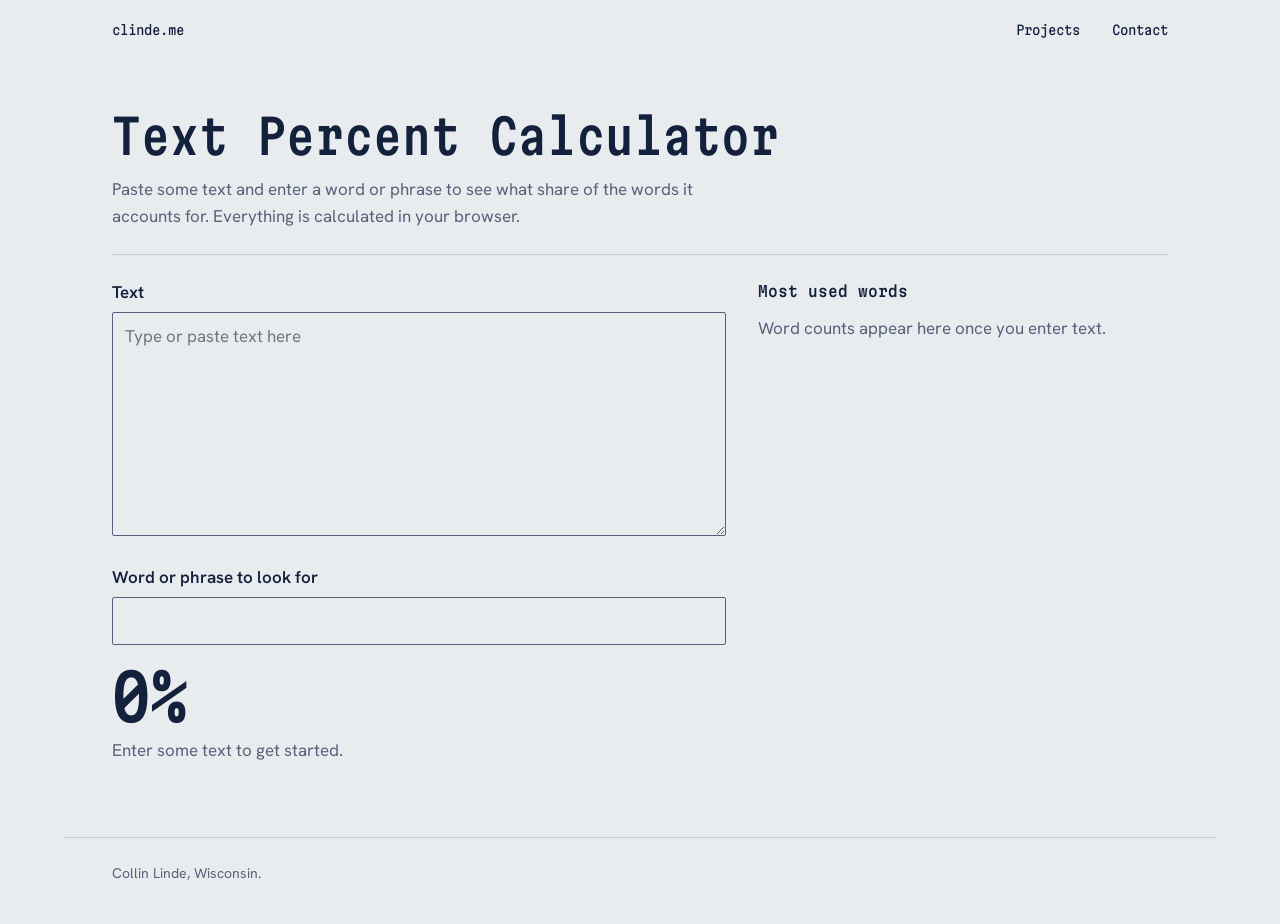
==== tools/text-percent/index.html @ d4ee1935 "Rebuild clinde.me as a static site Plain HTML, CSS and JS with a hex-viewer hero, updated work and p" ====
<!doctype html>
<html lang="en">
  <head>
    <meta charset="utf-8" />
    <meta name="viewport" content="width=device-width, initial-scale=1" />
    <title>Text Percent Calculator | Collin Linde</title>
    <meta
      name="description"
      content="Work out what share of a piece of text is made up of a given word or phrase."
    />
    <meta name="theme-color" content="#e9ecef" media="(prefers-color-scheme: light)" />
    <meta name="theme-color" content="#0e1730" media="(prefers-color-scheme: dark)" />
    <link rel="icon" href="../../favicon.svg" type="image/svg+xml" />
    <link rel="preconnect" href="https://fonts.googleapis.com" />
    <link rel="preconnect" href="https://fonts.gstatic.com" crossorigin />
    <link
      href="https://fonts.googleapis.com/css2?family=Hanken+Grotesk:wght@400;600&family=Martian+Mono:wdth,wght@75..112.5,400..600&display=swap"
      rel="stylesheet"
    />
    <link rel="stylesheet" href="../../styles.css" />
  </head>
  <body>
    <header class="site-header wrap">
      <a href="../../">clinde.me</a>
      <nav aria-label="Site">
        <a href="../../#projects">Projects</a>
        <a href="../../#contact">Contact</a>
      </nav>
    </header>

    <main class="wrap">
      <div class="tool-intro">
        <h1>Text Percent Calculator</h1>
        <p>
          Paste some text and enter a word or phrase to see what share of the words it accounts
          for. Everything is calculated in your browser.
        </p>
      </div>

      <div class="tool">
        <div>
          <label class="field">
            <span>Text</span>
            <textarea id="text" placeholder="Type or paste text here"></textarea>
          </label>
          <label class="field">
            <span>Word or phrase to look for</span>
            <input id="query" type="text" autocomplete="off" spellcheck="false" />
          </label>

          <div aria-live="polite">
            <p class="result" id="result">0%</p>
            <p class="result-detail" id="detail">Enter some text to get started.</p>
          </div>
          <p class="preview" id="preview" hidden></p>
        </div>

        <div>
          <h2>Most used words</h2>
          <p class="empty" id="freq-empty">Word counts appear here once you enter text.</p>
          <table class="freq" id="freq" hidden>
            <thead>
              <tr>
                <th scope="col">Word</th>
                <th scope="col" class="num">Count</th>
                <th scope="col" class="num">Share</th>
              </tr>
            </thead>
            <tbody></tbody>
          </table>
        </div>
      </div>
    </main>

    <footer class="site-footer wrap">Collin Linde, Wisconsin.</footer>

    <script src="text-percent.js"></script>
  </body>
</html>
---- styles.css ----
/* clinde.me
   Palette: Fog (page), Ink (text), Cobalt (links), Amber (byte selection).
   Type: Martian Mono for the hex viewer and headings, Hanken Grotesk for prose. */

:root {
  --fog: #e9ecef;
  --ink: #14213d;
  --muted: #56617a;
  --faint: #a3abbb;
  --rule: rgb(20 33 61 / 0.16);
  --cobalt: #2f4bff;
  --amber: #f2b705;
  --on-amber: #14213d;

  --mono: "Martian Mono", ui-monospace, "Cascadia Mono", Consolas, monospace;
  --sans: "Hanken Grotesk", system-ui, "Segoe UI", sans-serif;

  --gutter: clamp(1rem, 4vw, 3rem);
  --measure: 62ch;

  color-scheme: light dark;
}

@media (prefers-color-scheme: dark) {
  :root {
    --fog: #0e1730;
    --ink: #e3e8f4;
    --muted: #98a4c0;
    --faint: #55617f;
    --rule: rgb(227 232 244 / 0.16);
    --cobalt: #93a4ff;
  }
}

*,
*::before,
*::after {
  box-sizing: border-box;
}

html {
  scroll-behavior: smooth;
  -webkit-text-size-adjust: 100%;
}

body {
  margin: 0;
  background: var(--fog);
  color: var(--ink);
  font-family: var(--sans);
  font-size: 1.0625rem;
  line-height: 1.6;
}

a {
  color: var(--cobalt);
  text-underline-offset: 0.2em;
  text-decoration-thickness: 1px;
}

a:hover {
  text-decoration-thickness: 2px;
}

:focus-visible {
  outline: 2px solid var(--cobalt);
  outline-offset: 3px;
  border-radius: 2px;
}

.sr-only {
  position: absolute;
  width: 1px;
  height: 1px;
  overflow: hidden;
  clip-path: inset(50%);
  white-space: nowrap;
}

.wrap {
  max-width: 72rem;
  margin-inline: auto;
  padding-inline: var(--gutter);
}

/* Header */

.site-header {
  display: flex;
  justify-content: space-between;
  align-items: baseline;
  gap: 1rem;
  padding-block: 1.25rem;
  font-family: var(--mono);
  font-stretch: 87.5%;
  font-size: 0.8125rem;
}

.site-header a {
  color: var(--ink);
  text-decoration: none;
}

.site-header a:hover {
  text-decoration: underline;
}

.site-header nav {
  display: flex;
  gap: clamp(1rem, 3vw, 2rem);
}

/* Hex viewer */

.hero {
  padding-block: clamp(2rem, 7vw, 5rem) clamp(2.5rem, 6vw, 4rem);
}

.dump {
  font-family: var(--mono);
  margin: 0;
}

/* Without JavaScript the heading is shown as plain text. */
.dump-fallback {
  font-family: var(--mono);
  font-stretch: 75%;
  font-weight: 500;
  font-size: clamp(1.75rem, 6vw, 3.5rem);
  line-height: 1.15;
  margin: 0;
}

.dump-row {
  display: grid;
  grid-template-columns: auto auto 1fr;
  grid-template-areas: "offset bytes ascii";
  align-items: center;
  column-gap: clamp(1rem, 2.2vw, 2rem);
  border-top: 1px solid var(--rule);
}

.dump-row:last-child {
  border-bottom: 1px solid var(--rule);
}

.dump-offset {
  grid-area: offset;
  color: var(--faint);
  font-size: 0.75rem;
  font-stretch: 75%;
}

.dump-bytes {
  grid-area: bytes;
  display: flex;
  font-size: 0.75rem;
  font-stretch: 75%;
  color: var(--muted);
}

.dump-ascii {
  grid-area: ascii;
  display: flex;
  justify-self: end;
  font-stretch: 75%;
  font-weight: 500;
  font-size: clamp(1.5rem, 4.3vw, 3.5rem);
  line-height: 1.3;
}

.dump b,
.dump i {
  font-style: normal;
  font-weight: inherit;
  cursor: default;
}

.dump-bytes b {
  padding: 0.15em 0.3em;
}

.dump-bytes b:nth-child(9) {
  margin-left: 0.7em;
}

.dump-ascii i {
  width: 1ch;
  text-align: center;
  white-space: pre;
}

.dump .is-null {
  color: var(--faint);
}

.dump .is-on {
  background: var(--amber);
  color: var(--on-amber);
}

.dump-status {
  font-family: var(--mono);
  font-stretch: 75%;
  font-size: 0.75rem;
  color: var(--muted);
  margin: 0.75rem 0 0;
  min-height: 1.6em;
}

.lede {
  max-width: 34ch;
  margin: clamp(2rem, 5vw, 3.5rem) 0 0;
  font-size: clamp(1.25rem, 2.4vw, 1.75rem);
  line-height: 1.35;
}

@media (max-width: 52rem) {
  .dump-row {
    grid-template-columns: auto 1fr;
    grid-template-areas:
      "ascii ascii"
      "offset bytes";
    column-gap: 0.6rem;
    padding-block: 0.5rem 0.6rem;
  }

  .dump-ascii {
    justify-self: start;
    font-size: clamp(1.25rem, 7.4vw, 2.75rem);
  }

  .dump-offset,
  .dump-bytes {
    font-size: clamp(0.5rem, 2.35vw, 0.75rem);
  }

  .dump-bytes b {
    padding-inline: 0.22em;
  }
}

/* Sections */

.section {
  display: grid;
  grid-template-columns: 13rem minmax(0, 1fr);
  column-gap: 2rem;
  padding-block: clamp(2rem, 5vw, 3.5rem);
  border-top: 1px solid var(--rule);
}

.section > h2 {
  font-family: var(--mono);
  font-stretch: 87.5%;
  font-weight: 500;
  font-size: 0.9375rem;
  line-height: 1.6;
  margin: 0.15rem 0 1rem;
}

.section p {
  max-width: var(--measure);
  margin: 0 0 1rem;
}

.section p:last-child {
  margin-bottom: 0;
}

@media (max-width: 52rem) {
  .section {
    grid-template-columns: 1fr;
  }
}

/* Definition-style lists: what I do, labs */

.facts {
  margin: 0;
  display: grid;
  grid-template-columns: 15rem minmax(0, 1fr);
  column-gap: 2rem;
  max-width: 54rem;
}

.facts dt {
  font-weight: 600;
  padding-block: 0.7rem 0;
  border-top: 1px solid var(--rule);
}

.facts dd {
  margin: 0;
  padding-block: 0.7rem;
  border-top: 1px solid var(--rule);
  color: var(--muted);
}

.facts dt:first-of-type,
.facts dt:first-of-type + dd {
  border-top: 0;
  padding-top: 0;
}

@media (max-width: 40rem) {
  .facts {
    grid-template-columns: 1fr;
  }

  .facts dd {
    border-top: 0;
    padding-top: 0.15rem;
  }

  .facts dt:first-of-type + dd {
    padding-top: 0.15rem;
  }
}

/* Projects */

.projects {
  list-style: none;
  margin: 0;
  padding: 0;
  max-width: 54rem;
}

.project {
  padding-block: 1.75rem;
  border-top: 1px solid var(--rule);
}

.project:first-child {
  border-top: 0;
  padding-top: 0;
}

.project:last-child {
  padding-bottom: 0;
}

.project h3 {
  font-family: var(--mono);
  font-stretch: 75%;
  font-weight: 500;
  font-size: clamp(1.25rem, 2.6vw, 1.625rem);
  line-height: 1.25;
  margin: 0 0 0.5rem;
}

.project .role {
  color: var(--muted);
  font-size: 0.9375rem;
  margin-bottom: 0.6rem;
}

.project ul {
  max-width: var(--measure);
  margin: 0 0 1rem;
  padding-left: 1.1rem;
}

.project li {
  margin-bottom: 0.35rem;
}

.links {
  display: flex;
  flex-wrap: wrap;
  gap: 0.4rem 1.5rem;
  margin: 0;
}

/* About */

.about {
  display: grid;
  grid-template-columns: minmax(0, 1fr) clamp(10rem, 22vw, 15rem);
  gap: 2rem;
  align-items: start;
  max-width: 54rem;
}

.about img {
  width: 100%;
  height: auto;
  display: block;
}

@media (max-width: 40rem) {
  .about {
    grid-template-columns: 1fr;
  }

  .about img {
    max-width: 14rem;
  }
}

/* Contact */

.contact-email {
  font-family: var(--mono);
  font-stretch: 75%;
  font-size: clamp(1.125rem, 4.4vw, 2rem);
  overflow-wrap: anywhere;
}

/* Footer */

.site-footer {
  border-top: 1px solid var(--rule);
  padding-block: 1.5rem 2.5rem;
  color: var(--muted);
  font-size: 0.875rem;
}

/* Text percent calculator */

.tool-intro {
  padding-block: clamp(1.5rem, 5vw, 3rem) 1.5rem;
}

.tool-intro h1 {
  font-family: var(--mono);
  font-stretch: 75%;
  font-weight: 500;
  font-size: clamp(1.75rem, 5vw, 3rem);
  line-height: 1.15;
  margin: 0 0 0.75rem;
}

.tool-intro p {
  max-width: var(--measure);
  margin: 0;
  color: var(--muted);
}

.tool {
  display: grid;
  grid-template-columns: minmax(0, 3fr) minmax(0, 2fr);
  gap: 2rem;
  padding-block: 1.5rem 3rem;
  border-top: 1px solid var(--rule);
}

@media (max-width: 52rem) {
  .tool {
    grid-template-columns: 1fr;
  }
}

.field {
  display: block;
  margin-bottom: 1.25rem;
}

.field > span {
  display: block;
  font-weight: 600;
  margin-bottom: 0.35rem;
}

.field textarea,
.field input {
  width: 100%;
  font: inherit;
  color: var(--ink);
  background: transparent;
  border: 1px solid var(--muted);
  border-radius: 2px;
  padding: 0.6rem 0.75rem;
}

.field textarea {
  min-height: 14rem;
  resize: vertical;
}

.result {
  font-family: var(--mono);
  font-stretch: 75%;
  font-weight: 500;
  font-size: clamp(2.5rem, 8vw, 4rem);
  line-height: 1;
  margin: 0 0 0.5rem;
}

.result-detail {
  color: var(--muted);
  margin: 0 0 1.5rem;
}

.preview {
  white-space: pre-wrap;
  overflow-wrap: anywhere;
  border-top: 1px solid var(--rule);
  padding-top: 1rem;
  margin: 0;
  max-height: 22rem;
  overflow: auto;
}

.preview mark {
  background: var(--amber);
  color: var(--on-amber);
  padding-inline: 0.1em;
}

.tool h2 {
  font-family: var(--mono);
  font-stretch: 87.5%;
  font-weight: 500;
  font-size: 0.9375rem;
  margin: 0 0 0.75rem;
}

.freq {
  width: 100%;
  border-collapse: collapse;
  font-variant-numeric: tabular-nums;
}

.freq th,
.freq td {
  text-align: left;
  padding: 0.4rem 0;
  border-top: 1px solid var(--rule);
}

.freq thead th {
  border-top: 0;
  color: var(--muted);
  font-weight: 400;
  font-size: 0.875rem;
}

.freq .num {
  text-align: right;
  padding-left: 1rem;
}

.empty {
  color: var(--muted);
  margin: 0;
}

@media (prefers-reduced-motion: reduce) {
  html {
    scroll-behavior: auto;
  }
}
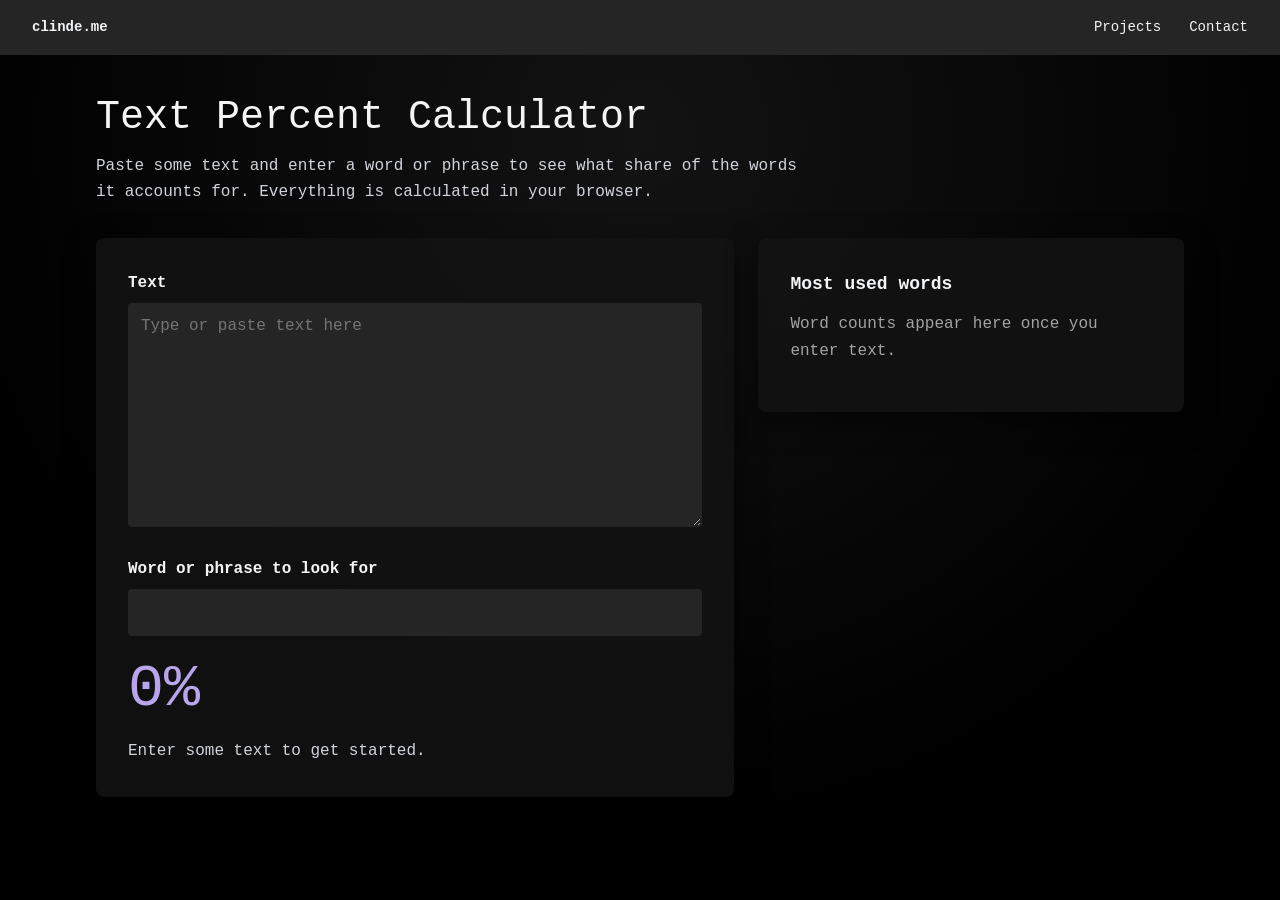
==== commit a1aff9cf: "Restyle to match the original site Dark page, monospace type, centred hero with photo, dark panels a" ====
--- a/tools/text-percent/index.html
+++ b/tools/text-percent/index.html
@@ -8,72 +8,66 @@
       name="description"
       content="Work out what share of a piece of text is made up of a given word or phrase."
     />
-    <meta name="theme-color" content="#e9ecef" media="(prefers-color-scheme: light)" />
-    <meta name="theme-color" content="#0e1730" media="(prefers-color-scheme: dark)" />
+    <meta name="theme-color" content="#252525" />
     <link rel="icon" href="../../favicon.svg" type="image/svg+xml" />
-    <link rel="preconnect" href="https://fonts.googleapis.com" />
-    <link rel="preconnect" href="https://fonts.gstatic.com" crossorigin />
-    <link
-      href="https://fonts.googleapis.com/css2?family=Hanken+Grotesk:wght@400;600&family=Martian+Mono:wdth,wght@75..112.5,400..600&display=swap"
-      rel="stylesheet"
-    />
     <link rel="stylesheet" href="../../styles.css" />
   </head>
   <body>
-    <header class="site-header wrap">
-      <a href="../../">clinde.me</a>
-      <nav aria-label="Site">
+    <div class="orb" id="orb" aria-hidden="true"></div>
+
+    <header class="nav">
+      <a class="nav-home" href="../../">clinde.me</a>
+      <nav class="nav-links" aria-label="Site">
         <a href="../../#projects">Projects</a>
         <a href="../../#contact">Contact</a>
       </nav>
     </header>
 
-    <main class="wrap">
-      <div class="tool-intro">
+    <main class="page">
+      <div class="page-inner">
         <h1>Text Percent Calculator</h1>
-        <p>
+        <p class="page-intro">
           Paste some text and enter a word or phrase to see what share of the words it accounts
           for. Everything is calculated in your browser.
         </p>
-      </div>
 
-      <div class="tool">
-        <div>
-          <label class="field">
-            <span>Text</span>
-            <textarea id="text" placeholder="Type or paste text here"></textarea>
-          </label>
-          <label class="field">
-            <span>Word or phrase to look for</span>
-            <input id="query" type="text" autocomplete="off" spellcheck="false" />
-          </label>
+        <div class="tool">
+          <div class="panel">
+            <label class="field">
+              <span>Text</span>
+              <textarea id="text" placeholder="Type or paste text here"></textarea>
+            </label>
+            <label class="field">
+              <span>Word or phrase to look for</span>
+              <input id="query" type="text" autocomplete="off" spellcheck="false" />
+            </label>
 
-          <div aria-live="polite">
-            <p class="result" id="result">0%</p>
-            <p class="result-detail" id="detail">Enter some text to get started.</p>
+            <div aria-live="polite">
+              <p class="result" id="result">0%</p>
+              <p class="result-detail" id="detail">Enter some text to get started.</p>
+            </div>
+            <p class="preview" id="preview" hidden></p>
           </div>
-          <p class="preview" id="preview" hidden></p>
-        </div>
 
-        <div>
-          <h2>Most used words</h2>
-          <p class="empty" id="freq-empty">Word counts appear here once you enter text.</p>
-          <table class="freq" id="freq" hidden>
-            <thead>
-              <tr>
-                <th scope="col">Word</th>
-                <th scope="col" class="num">Count</th>
-                <th scope="col" class="num">Share</th>
-              </tr>
-            </thead>
-            <tbody></tbody>
-          </table>
+          <div class="panel">
+            <h2>Most used words</h2>
+            <p class="empty" id="freq-empty">Word counts appear here once you enter text.</p>
+            <table class="freq" id="freq" hidden>
+              <thead>
+                <tr>
+                  <th scope="col">Word</th>
+                  <th scope="col" class="num">Count</th>
+                  <th scope="col" class="num">Share</th>
+                </tr>
+              </thead>
+              <tbody></tbody>
+            </table>
+          </div>
         </div>
       </div>
     </main>
 
-    <footer class="site-footer wrap">Collin Linde, Wisconsin.</footer>
-
+    <script src="../../site.js"></script>
     <script src="text-percent.js"></script>
   </body>
 </html>
--- a/styles.css
+++ b/styles.css
@@ -1,35 +1,24 @@
 /* clinde.me
-   Palette: Fog (page), Ink (text), Cobalt (links), Amber (byte selection).
-   Type: Martian Mono for the hex viewer and headings, Hanken Grotesk for prose. */
+   Same look as the original Svelte site: black page, monospace type,
+   dark grey panels, and a purple orb that follows the mouse. */
 
 :root {
-  --fog: #e9ecef;
-  --ink: #14213d;
-  --muted: #56617a;
-  --faint: #a3abbb;
-  --rule: rgb(20 33 61 / 0.16);
-  --cobalt: #2f4bff;
-  --amber: #f2b705;
-  --on-amber: #14213d;
-
-  --mono: "Martian Mono", ui-monospace, "Cascadia Mono", Consolas, monospace;
-  --sans: "Hanken Grotesk", system-ui, "Segoe UI", sans-serif;
-
-  --gutter: clamp(1rem, 4vw, 3rem);
-  --measure: 62ch;
-
-  color-scheme: light dark;
-}
-
-@media (prefers-color-scheme: dark) {
-  :root {
-    --fog: #0e1730;
-    --ink: #e3e8f4;
-    --muted: #98a4c0;
-    --faint: #55617f;
-    --rule: rgb(227 232 244 / 0.16);
-    --cobalt: #93a4ff;
-  }
+  --black: #000;
+  --dark: #252525;
+  --dark-10: #131313;
+  --text: #f3f4f6;
+  --muted: #a3a3a3;
+  --rule: rgb(255 255 255 / 0.12);
+  --purple: #9779e2;
+  --purple-light: #b9a5eb;
+
+  --mono: ui-monospace, SFMono-Regular, Menlo, Monaco, Consolas, "Liberation Mono", "Courier New",
+    monospace;
+
+  --nav-height: 55px;
+  --gutter: clamp(1rem, 4vw, 2rem);
+
+  color-scheme: dark;
 }
 
 *,
@@ -40,261 +29,318 @@
 
 html {
   scroll-behavior: smooth;
+  scroll-padding-top: calc(var(--nav-height) + 1rem);
+  background: var(--dark);
   -webkit-text-size-adjust: 100%;
 }
 
 body {
   margin: 0;
-  background: var(--fog);
-  color: var(--ink);
-  font-family: var(--sans);
-  font-size: 1.0625rem;
-  line-height: 1.6;
+  background: var(--black);
+  color: var(--text);
+  font-family: var(--mono);
+  font-size: 1rem;
+  line-height: 1.65;
+  overflow-x: hidden;
 }
 
 a {
-  color: var(--cobalt);
-  text-underline-offset: 0.2em;
+  color: var(--purple-light);
+  text-underline-offset: 0.25em;
   text-decoration-thickness: 1px;
 }
 
 a:hover {
-  text-decoration-thickness: 2px;
+  color: #fff;
 }
 
 :focus-visible {
-  outline: 2px solid var(--cobalt);
+  outline: 2px solid var(--purple-light);
   outline-offset: 3px;
   border-radius: 2px;
 }
 
-.sr-only {
+/* Mouse orb. Sits above the page backgrounds and below the content. */
+
+.orb {
+  position: fixed;
+  top: 0;
+  left: 0;
+  z-index: 1;
+  width: 50px;
+  height: 50px;
+  margin: -25px 0 0 -25px;
+  border-radius: 50%;
+  background: radial-gradient(rgb(0 0 0 / 0.2), rgb(151 121 226 / 0.85));
+  filter: blur(16px) brightness(2);
+  pointer-events: none;
+  opacity: 0;
+  transition: opacity 0.3s;
+  will-change: transform;
+}
+
+.orb.is-on {
+  opacity: 1;
+}
+
+/* Navbar */
+
+.nav {
+  position: fixed;
+  inset: 0 0 auto 0;
+  z-index: 20;
+  height: var(--nav-height);
+  display: flex;
+  align-items: center;
+  justify-content: space-between;
+  gap: 1rem;
+  padding-inline: var(--gutter);
+  background: var(--dark);
+  font-size: 0.875rem;
+}
+
+.nav a {
+  color: var(--text);
+  text-decoration: none;
+}
+
+.nav a:hover {
+  text-decoration: underline;
+}
+
+.nav-home {
+  font-weight: 700;
+}
+
+.nav-links {
+  display: flex;
+  gap: clamp(0.9rem, 3vw, 1.75rem);
+}
+
+/* Hero */
+
+.hero {
+  position: relative;
+  min-height: 100svh;
+  display: flex;
+  align-items: center;
+  justify-content: center;
+  padding: calc(var(--nav-height) + 2rem) var(--gutter) 5rem;
+  background: radial-gradient(circle at 35% 50%, var(--dark-10), var(--black) 60%);
+}
+
+.hero-inner {
+  position: relative;
+  z-index: 2;
+  display: flex;
+  align-items: center;
+  gap: clamp(1.5rem, 4vw, 3.5rem);
+}
+
+.hero-photo {
+  width: auto;
+  height: 350px;
+  border-radius: 0.5rem;
+  box-shadow: 0 10px 30px rgb(0 0 0 / 0.6);
+  transition: scale 0.15s;
+}
+
+.hero-photo:hover {
+  scale: 1.05;
+}
+
+.hero-text {
+  display: flex;
+  flex-direction: column;
+  align-items: center;
+  gap: 1.5rem;
+  text-align: center;
+}
+
+.hero h1 {
+  max-width: 650px;
+  margin: 0;
+  font-weight: 400;
+  font-size: clamp(2.25rem, 6vw, 3.75rem);
+  line-height: 1.1;
+}
+
+.hero-text p {
+  max-width: 550px;
+  margin: 0;
+}
+
+.socials {
+  display: flex;
+  gap: 1.75rem;
+}
+
+.socials a {
+  display: grid;
+  place-items: center;
+  width: 2.75rem;
+  height: 2.75rem;
+  color: var(--text);
+  transition: scale 0.15s;
+}
+
+.socials a:hover {
+  scale: 1.15;
+}
+
+.socials svg {
+  width: 1.6rem;
+  height: 1.6rem;
+}
+
+.caret {
   position: absolute;
+  bottom: 2.5rem;
+  left: 50%;
+  z-index: 2;
+  width: 1rem;
+  height: 1rem;
+  margin-left: -0.5rem;
+  color: var(--text);
+  animation: bounce 1s infinite;
+  transition: opacity 0.3s;
+}
+
+.caret.is-hidden {
+  opacity: 0;
+}
+
+@keyframes bounce {
+  0%,
+  100% {
+    translate: 0 -25%;
+    animation-timing-function: cubic-bezier(0.8, 0, 1, 1);
+  }
+  50% {
+    translate: 0 0;
+    animation-timing-function: cubic-bezier(0, 0, 0.2, 1);
+  }
+}
+
+@media (max-width: 48rem) {
+  .hero {
+    align-items: flex-start;
+  }
+
+  .hero-inner {
+    flex-direction: column;
+    gap: 1.5rem;
+    margin-top: 2rem;
+  }
+
+  /* On phones the photo becomes a round avatar, as on the original site. */
+  .hero-photo {
+    width: 9rem;
+    height: 9rem;
+    border-radius: 50%;
+    object-fit: cover;
+    object-position: 50% 28%;
+  }
+}
+
+/* Sections below the hero */
+
+.sections {
+  background: linear-gradient(to bottom, var(--black) 10%, var(--dark));
+  padding: 1rem var(--gutter) 5rem;
+}
+
+.section {
+  position: relative;
+  z-index: 2;
+  max-width: 52rem;
+  margin-inline: auto;
+}
+
+/* The thin vertical line between sections, kept from the original. */
+.section + .section::before {
+  content: "";
+  display: block;
   width: 1px;
-  height: 1px;
-  overflow: hidden;
-  clip-path: inset(50%);
-  white-space: nowrap;
-}
-
-.wrap {
-  max-width: 72rem;
-  margin-inline: auto;
-  padding-inline: var(--gutter);
-}
-
-/* Header */
-
-.site-header {
-  display: flex;
-  justify-content: space-between;
-  align-items: baseline;
-  gap: 1rem;
-  padding-block: 1.25rem;
-  font-family: var(--mono);
-  font-stretch: 87.5%;
-  font-size: 0.8125rem;
-}
-
-.site-header a {
-  color: var(--ink);
-  text-decoration: none;
-}
-
-.site-header a:hover {
-  text-decoration: underline;
-}
-
-.site-header nav {
-  display: flex;
-  gap: clamp(1rem, 3vw, 2rem);
-}
-
-/* Hex viewer */
-
-.hero {
-  padding-block: clamp(2rem, 7vw, 5rem) clamp(2.5rem, 6vw, 4rem);
-}
-
-.dump {
-  font-family: var(--mono);
-  margin: 0;
-}
-
-/* Without JavaScript the heading is shown as plain text. */
-.dump-fallback {
-  font-family: var(--mono);
-  font-stretch: 75%;
-  font-weight: 500;
-  font-size: clamp(1.75rem, 6vw, 3.5rem);
-  line-height: 1.15;
-  margin: 0;
-}
-
-.dump-row {
-  display: grid;
-  grid-template-columns: auto auto 1fr;
-  grid-template-areas: "offset bytes ascii";
-  align-items: center;
-  column-gap: clamp(1rem, 2.2vw, 2rem);
-  border-top: 1px solid var(--rule);
-}
-
-.dump-row:last-child {
-  border-bottom: 1px solid var(--rule);
-}
-
-.dump-offset {
-  grid-area: offset;
-  color: var(--faint);
-  font-size: 0.75rem;
-  font-stretch: 75%;
-}
-
-.dump-bytes {
-  grid-area: bytes;
-  display: flex;
-  font-size: 0.75rem;
-  font-stretch: 75%;
+  height: clamp(90px, 14vw, 150px);
+  margin: 2.5rem auto;
+  background: rgb(209 213 219 / 0.4);
+}
+
+.section > h2 {
+  margin: 0 0 1.5rem;
+  text-align: center;
+  font-weight: 300;
+  font-size: 1.875rem;
+  line-height: 1.2;
+}
+
+.panel {
+  background: rgb(19 19 19 / 0.88);
+  border-radius: 0.5rem;
+  box-shadow: 0 10px 30px rgb(0 0 0 / 0.5);
+  padding: clamp(1.25rem, 4vw, 2rem);
+}
+
+.panel + .panel {
+  margin-top: 1.5rem;
+}
+
+.panel p {
+  margin: 0 0 1rem;
+}
+
+.panel p:last-child {
+  margin-bottom: 0;
+}
+
+.panel h3 {
+  margin: 0 0 0.75rem;
+  font-size: 1.25rem;
+  font-weight: 700;
+  line-height: 1.3;
+}
+
+.panel ul {
+  margin: 0 0 1rem;
+  padding-left: 1.25rem;
+}
+
+.panel li {
+  margin-bottom: 0.5rem;
+}
+
+.muted {
   color: var(--muted);
-}
-
-.dump-ascii {
-  grid-area: ascii;
-  display: flex;
-  justify-self: end;
-  font-stretch: 75%;
-  font-weight: 500;
-  font-size: clamp(1.5rem, 4.3vw, 3.5rem);
-  line-height: 1.3;
-}
-
-.dump b,
-.dump i {
-  font-style: normal;
-  font-weight: inherit;
-  cursor: default;
-}
-
-.dump-bytes b {
-  padding: 0.15em 0.3em;
-}
-
-.dump-bytes b:nth-child(9) {
-  margin-left: 0.7em;
-}
-
-.dump-ascii i {
-  width: 1ch;
-  text-align: center;
-  white-space: pre;
-}
-
-.dump .is-null {
-  color: var(--faint);
-}
-
-.dump .is-on {
-  background: var(--amber);
-  color: var(--on-amber);
-}
-
-.dump-status {
-  font-family: var(--mono);
-  font-stretch: 75%;
-  font-size: 0.75rem;
-  color: var(--muted);
-  margin: 0.75rem 0 0;
-  min-height: 1.6em;
-}
-
-.lede {
-  max-width: 34ch;
-  margin: clamp(2rem, 5vw, 3.5rem) 0 0;
-  font-size: clamp(1.25rem, 2.4vw, 1.75rem);
-  line-height: 1.35;
-}
-
-@media (max-width: 52rem) {
-  .dump-row {
-    grid-template-columns: auto 1fr;
-    grid-template-areas:
-      "ascii ascii"
-      "offset bytes";
-    column-gap: 0.6rem;
-    padding-block: 0.5rem 0.6rem;
-  }
-
-  .dump-ascii {
-    justify-self: start;
-    font-size: clamp(1.25rem, 7.4vw, 2.75rem);
-  }
-
-  .dump-offset,
-  .dump-bytes {
-    font-size: clamp(0.5rem, 2.35vw, 0.75rem);
-  }
-
-  .dump-bytes b {
-    padding-inline: 0.22em;
-  }
-}
-
-/* Sections */
-
-.section {
-  display: grid;
-  grid-template-columns: 13rem minmax(0, 1fr);
-  column-gap: 2rem;
-  padding-block: clamp(2rem, 5vw, 3.5rem);
-  border-top: 1px solid var(--rule);
-}
-
-.section > h2 {
-  font-family: var(--mono);
-  font-stretch: 87.5%;
-  font-weight: 500;
-  font-size: 0.9375rem;
-  line-height: 1.6;
-  margin: 0.15rem 0 1rem;
-}
-
-.section p {
-  max-width: var(--measure);
-  margin: 0 0 1rem;
-}
-
-.section p:last-child {
-  margin-bottom: 0;
-}
-
-@media (max-width: 52rem) {
-  .section {
-    grid-template-columns: 1fr;
-  }
-}
-
-/* Definition-style lists: what I do, labs */
+  font-size: 0.875rem;
+}
+
+.links {
+  display: flex;
+  flex-wrap: wrap;
+  gap: 0.4rem 1.5rem;
+}
+
+/* Term and description lists: work, labs */
 
 .facts {
   margin: 0;
   display: grid;
   grid-template-columns: 15rem minmax(0, 1fr);
-  column-gap: 2rem;
-  max-width: 54rem;
+  column-gap: 1.5rem;
 }
 
 .facts dt {
-  font-weight: 600;
-  padding-block: 0.7rem 0;
+  font-weight: 700;
+  padding-top: 0.9rem;
   border-top: 1px solid var(--rule);
 }
 
 .facts dd {
   margin: 0;
-  padding-block: 0.7rem;
+  padding-block: 0.9rem;
   border-top: 1px solid var(--rule);
-  color: var(--muted);
+  color: #d1d5db;
 }
 
 .facts dt:first-of-type,
@@ -303,147 +349,75 @@
   padding-top: 0;
 }
 
+.facts dd:last-of-type {
+  padding-bottom: 0;
+}
+
 @media (max-width: 40rem) {
   .facts {
     grid-template-columns: 1fr;
   }
 
-  .facts dd {
+  .facts dd,
+  .facts dt:first-of-type + dd {
     border-top: 0;
-    padding-top: 0.15rem;
-  }
-
-  .facts dt:first-of-type + dd {
-    padding-top: 0.15rem;
-  }
-}
-
-/* Projects */
-
-.projects {
-  list-style: none;
-  margin: 0;
-  padding: 0;
-  max-width: 54rem;
-}
-
-.project {
-  padding-block: 1.75rem;
-  border-top: 1px solid var(--rule);
-}
-
-.project:first-child {
-  border-top: 0;
-  padding-top: 0;
-}
-
-.project:last-child {
-  padding-bottom: 0;
-}
-
-.project h3 {
-  font-family: var(--mono);
-  font-stretch: 75%;
-  font-weight: 500;
-  font-size: clamp(1.25rem, 2.6vw, 1.625rem);
-  line-height: 1.25;
-  margin: 0 0 0.5rem;
-}
-
-.project .role {
-  color: var(--muted);
-  font-size: 0.9375rem;
-  margin-bottom: 0.6rem;
-}
-
-.project ul {
-  max-width: var(--measure);
-  margin: 0 0 1rem;
-  padding-left: 1.1rem;
-}
-
-.project li {
-  margin-bottom: 0.35rem;
-}
-
-.links {
-  display: flex;
-  flex-wrap: wrap;
-  gap: 0.4rem 1.5rem;
-  margin: 0;
-}
-
-/* About */
-
-.about {
-  display: grid;
-  grid-template-columns: minmax(0, 1fr) clamp(10rem, 22vw, 15rem);
-  gap: 2rem;
-  align-items: start;
-  max-width: 54rem;
-}
-
-.about img {
-  width: 100%;
-  height: auto;
-  display: block;
-}
-
-@media (max-width: 40rem) {
-  .about {
-    grid-template-columns: 1fr;
-  }
-
-  .about img {
-    max-width: 14rem;
+    padding-top: 0.2rem;
   }
 }
 
 /* Contact */
 
+.contact {
+  text-align: center;
+}
+
 .contact-email {
-  font-family: var(--mono);
-  font-stretch: 75%;
-  font-size: clamp(1.125rem, 4.4vw, 2rem);
+  font-size: clamp(1rem, 4.2vw, 1.5rem);
   overflow-wrap: anywhere;
 }
 
-/* Footer */
-
-.site-footer {
-  border-top: 1px solid var(--rule);
-  padding-block: 1.5rem 2.5rem;
-  color: var(--muted);
-  font-size: 0.875rem;
-}
-
-/* Text percent calculator */
-
-.tool-intro {
-  padding-block: clamp(1.5rem, 5vw, 3rem) 1.5rem;
-}
-
-.tool-intro h1 {
-  font-family: var(--mono);
-  font-stretch: 75%;
-  font-weight: 500;
-  font-size: clamp(1.75rem, 5vw, 3rem);
+.contact .socials {
+  justify-content: center;
+  margin-top: 0.75rem;
+}
+
+/* Text percent calculator and other inner pages */
+
+.page {
+  min-height: 100svh;
+  padding: calc(var(--nav-height) + 2.5rem) var(--gutter) 4rem;
+  background: radial-gradient(circle at 50% 15%, var(--dark-10), var(--black) 70%);
+}
+
+.page-inner {
+  position: relative;
+  z-index: 2;
+  max-width: 68rem;
+  margin-inline: auto;
+}
+
+.page h1 {
+  margin: 0 0 0.75rem;
+  font-weight: 400;
+  font-size: clamp(1.75rem, 5vw, 2.5rem);
   line-height: 1.15;
-  margin: 0 0 0.75rem;
-}
-
-.tool-intro p {
-  max-width: var(--measure);
-  margin: 0;
-  color: var(--muted);
+}
+
+.page-intro {
+  max-width: 44rem;
+  margin: 0 0 2rem;
+  color: #d1d5db;
 }
 
 .tool {
   display: grid;
   grid-template-columns: minmax(0, 3fr) minmax(0, 2fr);
-  gap: 2rem;
-  padding-block: 1.5rem 3rem;
-  border-top: 1px solid var(--rule);
+  gap: 1.5rem;
+  align-items: start;
+}
+
+.tool .panel + .panel {
+  margin-top: 0;
 }
 
 @media (max-width: 52rem) {
@@ -459,19 +433,25 @@
 
 .field > span {
   display: block;
-  font-weight: 600;
-  margin-bottom: 0.35rem;
+  font-weight: 700;
+  margin-bottom: 0.4rem;
 }
 
 .field textarea,
 .field input {
   width: 100%;
   font: inherit;
-  color: var(--ink);
-  background: transparent;
-  border: 1px solid var(--muted);
-  border-radius: 2px;
+  color: var(--text);
+  background: var(--dark);
+  border: 1px solid transparent;
+  border-radius: 0.25rem;
   padding: 0.6rem 0.75rem;
+}
+
+.field textarea:focus-visible,
+.field input:focus-visible {
+  outline: none;
+  border-color: var(--purple);
 }
 
 .field textarea {
@@ -480,17 +460,15 @@
 }
 
 .result {
-  font-family: var(--mono);
-  font-stretch: 75%;
-  font-weight: 500;
-  font-size: clamp(2.5rem, 8vw, 4rem);
-  line-height: 1;
-  margin: 0 0 0.5rem;
-}
-
-.result-detail {
-  color: var(--muted);
-  margin: 0 0 1.5rem;
+  margin: 0 0 0.25rem;
+  font-size: clamp(2.5rem, 8vw, 3.75rem);
+  line-height: 1.1;
+  color: var(--purple-light);
+}
+
+.panel .result-detail {
+  color: #d1d5db;
+  margin-bottom: 0;
 }
 
 .preview {
@@ -498,23 +476,21 @@
   overflow-wrap: anywhere;
   border-top: 1px solid var(--rule);
   padding-top: 1rem;
-  margin: 0;
+  margin: 1.25rem 0 0;
   max-height: 22rem;
   overflow: auto;
 }
 
 .preview mark {
-  background: var(--amber);
-  color: var(--on-amber);
+  background: var(--purple);
+  color: #000;
   padding-inline: 0.1em;
 }
 
 .tool h2 {
-  font-family: var(--mono);
-  font-stretch: 87.5%;
-  font-weight: 500;
-  font-size: 0.9375rem;
   margin: 0 0 0.75rem;
+  font-size: 1.125rem;
+  font-weight: 700;
 }
 
 .freq {
@@ -526,6 +502,7 @@
 .freq th,
 .freq td {
   text-align: left;
+  font-weight: 400;
   padding: 0.4rem 0;
   border-top: 1px solid var(--rule);
 }
@@ -533,7 +510,6 @@
 .freq thead th {
   border-top: 0;
   color: var(--muted);
-  font-weight: 400;
   font-size: 0.875rem;
 }
 
@@ -551,4 +527,13 @@
   html {
     scroll-behavior: auto;
   }
-}
+
+  .caret {
+    animation: none;
+  }
+
+  .hero-photo,
+  .socials a {
+    transition: none;
+  }
+}
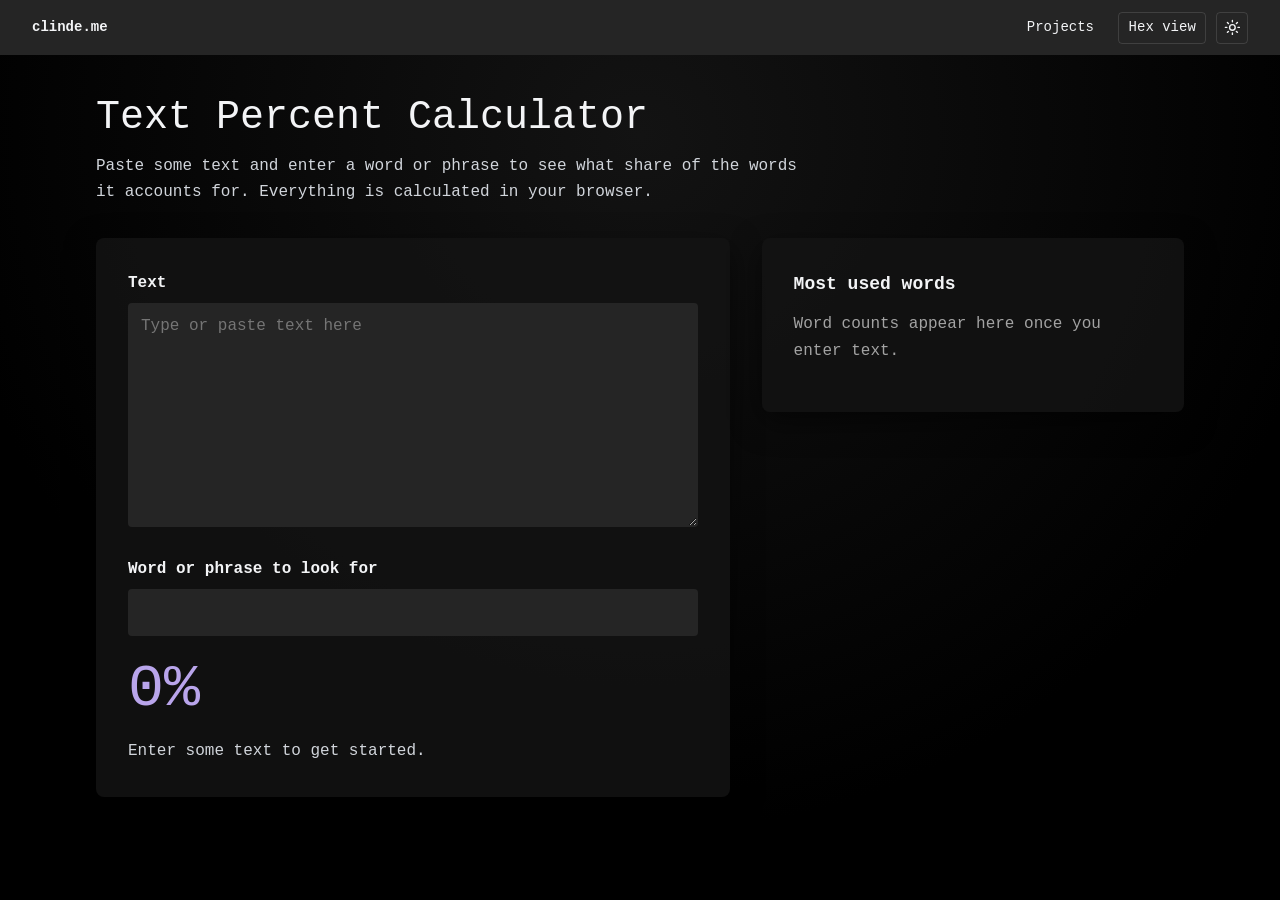
==== commit 57bc2561: "Add design and theme toggles The navbar can switch between the classic design and the hex-viewer des" ====
--- a/tools/text-percent/index.html
+++ b/tools/text-percent/index.html
@@ -1,5 +1,5 @@
 <!doctype html>
-<html lang="en">
+<html lang="en" class="d-classic t-dark">
   <head>
     <meta charset="utf-8" />
     <meta name="viewport" content="width=device-width, initial-scale=1" />
@@ -8,19 +8,30 @@
       name="description"
       content="Work out what share of a piece of text is made up of a given word or phrase."
     />
-    <meta name="theme-color" content="#252525" />
     <link rel="icon" href="../../favicon.svg" type="image/svg+xml" />
     <link rel="stylesheet" href="../../styles.css" />
+    <script src="../../prefs.js"></script>
   </head>
   <body>
     <div class="orb" id="orb" aria-hidden="true"></div>
 
     <header class="nav">
       <a class="nav-home" href="../../">clinde.me</a>
-      <nav class="nav-links" aria-label="Site">
-        <a href="../../#projects">Projects</a>
-        <a href="../../#contact">Contact</a>
-      </nav>
+      <div class="nav-right">
+        <nav class="nav-links" aria-label="Site">
+          <a href="../../#projects">Projects</a>
+        </nav>
+        <button class="toggle" id="design-toggle" type="button" hidden></button>
+        <button class="toggle toggle-icon" id="theme-toggle" type="button" hidden>
+          <svg class="icon-sun" viewBox="0 0 24 24" fill="none" stroke="currentColor" stroke-width="2" stroke-linecap="round" aria-hidden="true">
+            <circle cx="12" cy="12" r="4" />
+            <path d="M12 2v2M12 20v2M2 12h2M20 12h2M4.9 4.9l1.4 1.4M17.7 17.7l1.4 1.4M4.9 19.1l1.4-1.4M17.7 6.3l1.4-1.4" />
+          </svg>
+          <svg class="icon-moon" viewBox="0 0 24 24" fill="none" stroke="currentColor" stroke-width="2" stroke-linecap="round" stroke-linejoin="round" aria-hidden="true">
+            <path d="M20 14.5A8 8 0 0 1 9.5 4a8 8 0 1 0 10.5 10.5z" />
+          </svg>
+        </button>
+      </div>
     </header>
 
     <main class="page">
--- a/styles.css
+++ b/styles.css
@@ -1,25 +1,101 @@
 /* clinde.me
-   Same look as the original Svelte site: black page, monospace type,
-   dark grey panels, and a purple orb that follows the mouse. */
-
-:root {
-  --black: #000;
-  --dark: #252525;
-  --dark-10: #131313;
+
+   Two designs, each with a dark and a light theme. The <html> element carries
+   one design class and one theme class, set by prefs.js and the navbar toggles:
+
+     d-classic  the original look: monospace type, panels, purple mouse orb
+     d-hex      the hex-viewer look: left-aligned, ruled sections
+     t-dark / t-light
+
+   Order of this file: tokens, shared rules, classic rules, hex rules. */
+
+/* ---------- Tokens ---------- */
+
+.d-classic {
+  --font-body: ui-monospace, SFMono-Regular, Menlo, Monaco, Consolas, "Liberation Mono",
+    "Courier New", monospace;
+  --font-display: var(--font-body);
+  --gutter: clamp(1rem, 4vw, 2rem);
+  --nav-height: 55px;
+}
+
+.d-classic.t-dark {
+  --bg: #000;
+  --bg-glow: #131313;
+  --bg-end: #252525;
+  --nav-bg: #252525;
+  --panel: rgb(19 19 19 / 0.88);
+  --field: #252525;
   --text: #f3f4f6;
+  --soft: #d1d5db;
   --muted: #a3a3a3;
   --rule: rgb(255 255 255 / 0.12);
-  --purple: #9779e2;
-  --purple-light: #b9a5eb;
-
-  --mono: ui-monospace, SFMono-Regular, Menlo, Monaco, Consolas, "Liberation Mono", "Courier New",
-    monospace;
-
-  --nav-height: 55px;
-  --gutter: clamp(1rem, 4vw, 2rem);
-
+  --line: rgb(209 213 219 / 0.4);
+  --shadow: rgb(0 0 0 / 0.5);
+  --link: #b9a5eb;
+  --link-hover: #fff;
+  --accent: #9779e2;
+  --on-accent: #000;
+  --orb: rgb(151 121 226 / 0.85);
+  --orb-filter: blur(16px) brightness(2);
   color-scheme: dark;
 }
+
+.d-classic.t-light {
+  --bg: #eee9fa;
+  --bg-glow: #dcd2f5;
+  --bg-end: #dcd2f5;
+  --nav-bg: #f4f4f4;
+  --panel: rgb(244 244 244 / 0.92);
+  --field: #fff;
+  --text: #000;
+  --soft: #262626;
+  --muted: #525252;
+  --rule: rgb(0 0 0 / 0.14);
+  --line: rgb(37 37 37 / 0.4);
+  --shadow: rgb(81 31 206 / 0.16);
+  --link: #511fce;
+  --link-hover: #000;
+  --accent: #744cd8;
+  --on-accent: #fff;
+  --orb: rgb(116 76 216 / 0.75);
+  --orb-filter: blur(16px);
+  color-scheme: light;
+}
+
+.d-hex {
+  --font-body: "Hanken Grotesk", system-ui, "Segoe UI", sans-serif;
+  --font-display: "Martian Mono", ui-monospace, "Cascadia Mono", Consolas, monospace;
+  --gutter: clamp(1rem, 4vw, 3rem);
+  --accent: #f2b705;
+  --on-accent: #14213d;
+}
+
+.d-hex.t-light {
+  --bg: #e9ecef;
+  --text: #14213d;
+  --soft: #56617a;
+  --muted: #56617a;
+  --faint: #a3abbb;
+  --rule: rgb(20 33 61 / 0.16);
+  --link: #2f4bff;
+  --link-hover: #14213d;
+  color-scheme: light;
+}
+
+.d-hex.t-dark {
+  --bg: #0e1730;
+  --text: #e3e8f4;
+  --soft: #98a4c0;
+  --muted: #98a4c0;
+  --faint: #55617f;
+  --rule: rgb(227 232 244 / 0.16);
+  --link: #93a4ff;
+  --link-hover: #e3e8f4;
+  color-scheme: dark;
+}
+
+/* ---------- Shared ---------- */
 
 *,
 *::before,
@@ -29,40 +105,333 @@
 
 html {
   scroll-behavior: smooth;
-  scroll-padding-top: calc(var(--nav-height) + 1rem);
-  background: var(--dark);
   -webkit-text-size-adjust: 100%;
 }
 
 body {
   margin: 0;
-  background: var(--black);
+  background: var(--bg);
   color: var(--text);
-  font-family: var(--mono);
+  font-family: var(--font-body);
+  overflow-x: hidden;
+}
+
+a {
+  color: var(--link);
+  text-underline-offset: 0.22em;
+  text-decoration-thickness: 1px;
+}
+
+a:hover {
+  color: var(--link-hover);
+}
+
+:focus-visible {
+  outline: 2px solid var(--link);
+  outline-offset: 3px;
+  border-radius: 2px;
+}
+
+[hidden] {
+  display: none !important;
+}
+
+.sr-only {
+  position: absolute;
+  width: 1px;
+  height: 1px;
+  overflow: hidden;
+  clip-path: inset(50%);
+  white-space: nowrap;
+}
+
+.nav {
+  display: flex;
+  align-items: center;
+  justify-content: space-between;
+  gap: 1rem;
+}
+
+.nav a {
+  color: var(--text);
+  text-decoration: none;
+}
+
+.nav a:hover {
+  text-decoration: underline;
+}
+
+.nav-right {
+  display: flex;
+  align-items: center;
+  gap: 0.6rem;
+}
+
+.nav-links {
+  display: flex;
+  gap: clamp(0.75rem, 2.5vw, 1.5rem);
+  margin-right: clamp(0.15rem, 1.5vw, 0.9rem);
+}
+
+/* On phones the bar keeps the home link and the two toggles; the page is short
+   enough to scroll, and the section links do not fit beside them. */
+@media (max-width: 36rem) {
+  .nav-links {
+    display: none;
+  }
+}
+
+.toggle {
+  display: inline-flex;
+  align-items: center;
+  justify-content: center;
+  min-height: 2rem;
+  padding: 0.2rem 0.6rem;
+  border: 1px solid var(--rule);
+  border-radius: 0.25rem;
+  background: none;
+  color: var(--text);
+  font: inherit;
+  white-space: nowrap;
+  cursor: pointer;
+}
+
+.toggle:hover {
+  border-color: var(--text);
+}
+
+.toggle-icon {
+  width: 2rem;
+  padding: 0;
+}
+
+.toggle-icon svg {
+  width: 1.05rem;
+  height: 1.05rem;
+}
+
+/* The theme button shows what you would switch to. */
+.t-dark .icon-moon,
+.t-light .icon-sun {
+  display: none;
+}
+
+.socials {
+  display: flex;
+  gap: 1.75rem;
+}
+
+.socials a {
+  display: grid;
+  place-items: center;
+  width: 2.75rem;
+  height: 2.75rem;
+  color: var(--text);
+  transition: scale 0.15s;
+}
+
+.socials a:hover {
+  scale: 1.15;
+}
+
+.socials svg {
+  width: 1.6rem;
+  height: 1.6rem;
+}
+
+.links {
+  display: flex;
+  flex-wrap: wrap;
+  gap: 0.4rem 1.5rem;
+}
+
+.panel p {
+  margin: 0 0 1rem;
+}
+
+.panel p:last-child {
+  margin-bottom: 0;
+}
+
+.panel ul {
+  margin: 0 0 1rem;
+  padding-left: 1.2rem;
+}
+
+.panel li {
+  margin-bottom: 0.45rem;
+}
+
+.small {
+  color: var(--muted);
+  font-size: 0.875rem;
+}
+
+.facts {
+  margin: 0;
+  display: grid;
+  grid-template-columns: 15rem minmax(0, 1fr);
+  column-gap: 1.5rem;
+}
+
+.facts dt {
+  padding-top: 0.85rem;
+  border-top: 1px solid var(--rule);
+}
+
+.facts dd {
+  margin: 0;
+  padding-block: 0.85rem;
+  border-top: 1px solid var(--rule);
+  color: var(--soft);
+}
+
+.facts dt:first-of-type,
+.facts dt:first-of-type + dd {
+  border-top: 0;
+  padding-top: 0;
+}
+
+.facts dd:last-of-type {
+  padding-bottom: 0;
+}
+
+@media (max-width: 40rem) {
+  .facts {
+    grid-template-columns: 1fr;
+  }
+
+  .facts dd,
+  .facts dt:first-of-type + dd {
+    border-top: 0;
+    padding-top: 0.2rem;
+  }
+}
+
+.contact-email {
+  overflow-wrap: anywhere;
+}
+
+/* Calculator pieces shared by both designs */
+
+.tool {
+  display: grid;
+  grid-template-columns: minmax(0, 3fr) minmax(0, 2fr);
+  gap: 1.5rem 2rem;
+  align-items: start;
+}
+
+@media (max-width: 52rem) {
+  .tool {
+    grid-template-columns: 1fr;
+  }
+}
+
+.field {
+  display: block;
+  margin-bottom: 1.25rem;
+}
+
+.field > span {
+  display: block;
+  font-weight: 700;
+  margin-bottom: 0.4rem;
+}
+
+.field textarea,
+.field input {
+  width: 100%;
+  font: inherit;
+  color: var(--text);
+  padding: 0.6rem 0.75rem;
+}
+
+.field textarea {
+  min-height: 14rem;
+  resize: vertical;
+}
+
+.result {
+  margin: 0 0 0.25rem;
+  font-family: var(--font-display);
+  line-height: 1.1;
+}
+
+.panel .result-detail {
+  color: var(--soft);
+  margin-bottom: 0;
+}
+
+.preview {
+  white-space: pre-wrap;
+  overflow-wrap: anywhere;
+  border-top: 1px solid var(--rule);
+  padding-top: 1rem;
+  margin: 1.25rem 0 0;
+  max-height: 22rem;
+  overflow: auto;
+}
+
+.preview mark {
+  background: var(--accent);
+  color: var(--on-accent);
+  padding-inline: 0.1em;
+}
+
+.freq {
+  width: 100%;
+  border-collapse: collapse;
+  font-variant-numeric: tabular-nums;
+}
+
+.freq th,
+.freq td {
+  text-align: left;
+  font-weight: 400;
+  padding: 0.4rem 0;
+  border-top: 1px solid var(--rule);
+}
+
+.freq thead th {
+  border-top: 0;
+  color: var(--muted);
+  font-size: 0.875rem;
+}
+
+.freq .num {
+  text-align: right;
+  padding-left: 1rem;
+}
+
+.empty {
+  color: var(--muted);
+  margin: 0;
+}
+
+/* ---------- Classic design ---------- */
+
+html.d-classic {
+  background: var(--bg-end);
+  scroll-padding-top: calc(var(--nav-height) + 1rem);
+}
+
+.d-classic body {
   font-size: 1rem;
   line-height: 1.65;
-  overflow-x: hidden;
-}
-
-a {
-  color: var(--purple-light);
-  text-underline-offset: 0.25em;
-  text-decoration-thickness: 1px;
-}
-
-a:hover {
-  color: #fff;
-}
-
-:focus-visible {
-  outline: 2px solid var(--purple-light);
-  outline-offset: 3px;
-  border-radius: 2px;
+}
+
+.d-classic .hero-hex,
+.d-classic .about-photo {
+  display: none;
 }
 
 /* Mouse orb. Sits above the page backgrounds and below the content. */
-
 .orb {
+  display: none;
+}
+
+.d-classic .orb {
+  display: block;
   position: fixed;
   top: 0;
   left: 0;
@@ -71,62 +440,40 @@
   height: 50px;
   margin: -25px 0 0 -25px;
   border-radius: 50%;
-  background: radial-gradient(rgb(0 0 0 / 0.2), rgb(151 121 226 / 0.85));
-  filter: blur(16px) brightness(2);
+  background: radial-gradient(rgb(0 0 0 / 0.2), var(--orb));
+  filter: var(--orb-filter);
   pointer-events: none;
   opacity: 0;
   transition: opacity 0.3s;
   will-change: transform;
 }
 
-.orb.is-on {
+.d-classic .orb.is-on {
   opacity: 1;
 }
 
-/* Navbar */
-
-.nav {
+.d-classic .nav {
   position: fixed;
   inset: 0 0 auto 0;
   z-index: 20;
   height: var(--nav-height);
-  display: flex;
-  align-items: center;
-  justify-content: space-between;
-  gap: 1rem;
   padding-inline: var(--gutter);
-  background: var(--dark);
+  background: var(--nav-bg);
   font-size: 0.875rem;
 }
 
-.nav a {
-  color: var(--text);
-  text-decoration: none;
-}
-
-.nav a:hover {
-  text-decoration: underline;
-}
-
-.nav-home {
+.d-classic .nav-home {
   font-weight: 700;
 }
 
-.nav-links {
-  display: flex;
-  gap: clamp(0.9rem, 3vw, 1.75rem);
-}
-
-/* Hero */
-
-.hero {
+.d-classic .hero-classic {
   position: relative;
   min-height: 100svh;
   display: flex;
   align-items: center;
   justify-content: center;
   padding: calc(var(--nav-height) + 2rem) var(--gutter) 5rem;
-  background: radial-gradient(circle at 35% 50%, var(--dark-10), var(--black) 60%);
+  background: radial-gradient(circle at 35% 50%, var(--bg-glow), var(--bg) 60%);
 }
 
 .hero-inner {
@@ -141,7 +488,7 @@
   width: auto;
   height: 350px;
   border-radius: 0.5rem;
-  box-shadow: 0 10px 30px rgb(0 0 0 / 0.6);
+  box-shadow: 0 10px 30px var(--shadow);
   transition: scale 0.15s;
 }
 
@@ -157,7 +504,7 @@
   text-align: center;
 }
 
-.hero h1 {
+.hero-classic h1 {
   max-width: 650px;
   margin: 0;
   font-weight: 400;
@@ -168,29 +515,6 @@
 .hero-text p {
   max-width: 550px;
   margin: 0;
-}
-
-.socials {
-  display: flex;
-  gap: 1.75rem;
-}
-
-.socials a {
-  display: grid;
-  place-items: center;
-  width: 2.75rem;
-  height: 2.75rem;
-  color: var(--text);
-  transition: scale 0.15s;
-}
-
-.socials a:hover {
-  scale: 1.15;
-}
-
-.socials svg {
-  width: 1.6rem;
-  height: 1.6rem;
 }
 
 .caret {
@@ -201,7 +525,6 @@
   width: 1rem;
   height: 1rem;
   margin-left: -0.5rem;
-  color: var(--text);
   animation: bounce 1s infinite;
   transition: opacity 0.3s;
 }
@@ -223,7 +546,7 @@
 }
 
 @media (max-width: 48rem) {
-  .hero {
+  .d-classic .hero-classic {
     align-items: flex-start;
   }
 
@@ -243,14 +566,12 @@
   }
 }
 
-/* Sections below the hero */
-
-.sections {
-  background: linear-gradient(to bottom, var(--black) 10%, var(--dark));
+.d-classic .sections {
+  background: linear-gradient(to bottom, var(--bg) 10%, var(--bg-end));
   padding: 1rem var(--gutter) 5rem;
 }
 
-.section {
+.d-classic .section {
   position: relative;
   z-index: 2;
   max-width: 52rem;
@@ -258,16 +579,16 @@
 }
 
 /* The thin vertical line between sections, kept from the original. */
-.section + .section::before {
+.d-classic .section + .section::before {
   content: "";
   display: block;
   width: 1px;
   height: clamp(90px, 14vw, 150px);
   margin: 2.5rem auto;
-  background: rgb(209 213 219 / 0.4);
-}
-
-.section > h2 {
+  background: var(--line);
+}
+
+.d-classic .section > h2 {
   margin: 0 0 1.5rem;
   text-align: center;
   font-weight: 300;
@@ -275,253 +596,401 @@
   line-height: 1.2;
 }
 
-.panel {
-  background: rgb(19 19 19 / 0.88);
+.d-classic .panel {
+  background: var(--panel);
   border-radius: 0.5rem;
-  box-shadow: 0 10px 30px rgb(0 0 0 / 0.5);
+  box-shadow: 0 10px 30px var(--shadow);
   padding: clamp(1.25rem, 4vw, 2rem);
 }
 
-.panel + .panel {
+.d-classic .section .panel + .panel {
   margin-top: 1.5rem;
 }
 
-.panel p {
-  margin: 0 0 1rem;
-}
-
-.panel p:last-child {
-  margin-bottom: 0;
-}
-
-.panel h3 {
+.d-classic .panel h3 {
   margin: 0 0 0.75rem;
   font-size: 1.25rem;
   font-weight: 700;
   line-height: 1.3;
 }
 
-.panel ul {
-  margin: 0 0 1rem;
-  padding-left: 1.25rem;
-}
-
-.panel li {
-  margin-bottom: 0.5rem;
-}
-
-.muted {
-  color: var(--muted);
-  font-size: 0.875rem;
-}
-
-.links {
-  display: flex;
-  flex-wrap: wrap;
-  gap: 0.4rem 1.5rem;
-}
-
-/* Term and description lists: work, labs */
-
-.facts {
-  margin: 0;
-  display: grid;
-  grid-template-columns: 15rem minmax(0, 1fr);
-  column-gap: 1.5rem;
-}
-
-.facts dt {
+.d-classic .facts dt {
   font-weight: 700;
-  padding-top: 0.9rem;
-  border-top: 1px solid var(--rule);
-}
-
-.facts dd {
-  margin: 0;
-  padding-block: 0.9rem;
-  border-top: 1px solid var(--rule);
-  color: #d1d5db;
-}
-
-.facts dt:first-of-type,
-.facts dt:first-of-type + dd {
-  border-top: 0;
-  padding-top: 0;
-}
-
-.facts dd:last-of-type {
-  padding-bottom: 0;
-}
-
-@media (max-width: 40rem) {
-  .facts {
-    grid-template-columns: 1fr;
-  }
-
-  .facts dd,
-  .facts dt:first-of-type + dd {
-    border-top: 0;
-    padding-top: 0.2rem;
-  }
-}
-
-/* Contact */
-
-.contact {
+}
+
+.d-classic .contact {
   text-align: center;
 }
 
-.contact-email {
+.d-classic .contact p {
+  margin: 0 0 0.75rem;
+}
+
+.d-classic .contact-email {
   font-size: clamp(1rem, 4.2vw, 1.5rem);
-  overflow-wrap: anywhere;
-}
-
-.contact .socials {
-  justify-content: center;
-  margin-top: 0.75rem;
-}
-
-/* Text percent calculator and other inner pages */
-
-.page {
+}
+
+.d-classic .page {
   min-height: 100svh;
   padding: calc(var(--nav-height) + 2.5rem) var(--gutter) 4rem;
-  background: radial-gradient(circle at 50% 15%, var(--dark-10), var(--black) 70%);
-}
-
-.page-inner {
+  background: radial-gradient(circle at 50% 15%, var(--bg-glow), var(--bg) 70%);
+}
+
+.d-classic .page-inner {
   position: relative;
   z-index: 2;
   max-width: 68rem;
   margin-inline: auto;
 }
 
-.page h1 {
+.d-classic .page h1 {
   margin: 0 0 0.75rem;
   font-weight: 400;
   font-size: clamp(1.75rem, 5vw, 2.5rem);
   line-height: 1.15;
 }
 
-.page-intro {
+.d-classic .page-intro {
   max-width: 44rem;
   margin: 0 0 2rem;
-  color: #d1d5db;
-}
-
-.tool {
-  display: grid;
-  grid-template-columns: minmax(0, 3fr) minmax(0, 2fr);
-  gap: 1.5rem;
-  align-items: start;
-}
-
-.tool .panel + .panel {
-  margin-top: 0;
-}
-
-@media (max-width: 52rem) {
-  .tool {
-    grid-template-columns: 1fr;
-  }
-}
-
-.field {
-  display: block;
-  margin-bottom: 1.25rem;
-}
-
-.field > span {
-  display: block;
-  font-weight: 700;
-  margin-bottom: 0.4rem;
-}
-
-.field textarea,
-.field input {
-  width: 100%;
-  font: inherit;
-  color: var(--text);
-  background: var(--dark);
+  color: var(--soft);
+}
+
+.d-classic .field textarea,
+.d-classic .field input {
+  background: var(--field);
   border: 1px solid transparent;
   border-radius: 0.25rem;
-  padding: 0.6rem 0.75rem;
-}
-
-.field textarea:focus-visible,
-.field input:focus-visible {
+}
+
+.d-classic.t-light .field textarea,
+.d-classic.t-light .field input {
+  border-color: var(--rule);
+}
+
+.d-classic .field textarea:focus-visible,
+.d-classic .field input:focus-visible {
   outline: none;
-  border-color: var(--purple);
-}
-
-.field textarea {
-  min-height: 14rem;
-  resize: vertical;
-}
-
-.result {
-  margin: 0 0 0.25rem;
+  border-color: var(--accent);
+}
+
+.d-classic .result {
   font-size: clamp(2.5rem, 8vw, 3.75rem);
-  line-height: 1.1;
-  color: var(--purple-light);
-}
-
-.panel .result-detail {
-  color: #d1d5db;
-  margin-bottom: 0;
-}
-
-.preview {
-  white-space: pre-wrap;
-  overflow-wrap: anywhere;
-  border-top: 1px solid var(--rule);
-  padding-top: 1rem;
-  margin: 1.25rem 0 0;
-  max-height: 22rem;
-  overflow: auto;
-}
-
-.preview mark {
-  background: var(--purple);
-  color: #000;
-  padding-inline: 0.1em;
-}
-
-.tool h2 {
+  color: var(--link);
+}
+
+.d-classic .tool h2 {
   margin: 0 0 0.75rem;
   font-size: 1.125rem;
   font-weight: 700;
 }
 
-.freq {
+/* ---------- Hex design ---------- */
+
+.d-hex body {
+  font-size: 1.0625rem;
+  line-height: 1.6;
+}
+
+.d-hex .hero-classic {
+  display: none;
+}
+
+.d-hex .nav,
+.d-hex .hero-hex,
+.d-hex .sections,
+.d-hex .page {
+  max-width: 72rem;
+  margin-inline: auto;
+  padding-inline: var(--gutter);
+}
+
+.d-hex .nav {
+  padding-block: 1.1rem;
+  font-family: var(--font-display);
+  font-stretch: 87.5%;
+  font-size: 0.8125rem;
+}
+
+.d-hex .toggle {
+  border-radius: 2px;
+}
+
+.d-hex .hero-hex {
+  padding-block: clamp(2rem, 7vw, 5rem) clamp(2.5rem, 6vw, 4rem);
+}
+
+.dump {
+  font-family: var(--font-display);
+  margin: 0;
+}
+
+/* Until the viewer is built, the heading is shown as plain text. */
+.dump-fallback {
+  font-family: var(--font-display);
+  font-stretch: 75%;
+  font-weight: 500;
+  font-size: clamp(1.75rem, 6vw, 3.5rem);
+  line-height: 1.15;
+  margin: 0;
+}
+
+.dump-row {
+  display: grid;
+  grid-template-columns: auto auto 1fr;
+  grid-template-areas: "offset bytes ascii";
+  align-items: center;
+  column-gap: clamp(1rem, 2.2vw, 2rem);
+  border-top: 1px solid var(--rule);
+}
+
+.dump-row:last-child {
+  border-bottom: 1px solid var(--rule);
+}
+
+.dump-offset {
+  grid-area: offset;
+  color: var(--faint);
+  font-size: 0.75rem;
+  font-stretch: 75%;
+}
+
+.dump-bytes {
+  grid-area: bytes;
+  display: flex;
+  font-size: 0.75rem;
+  font-stretch: 75%;
+  color: var(--muted);
+}
+
+.dump-ascii {
+  grid-area: ascii;
+  display: flex;
+  justify-self: end;
+  font-stretch: 75%;
+  font-weight: 500;
+  font-size: clamp(1.5rem, 4.3vw, 3.5rem);
+  line-height: 1.3;
+}
+
+.dump b,
+.dump i {
+  font-style: normal;
+  font-weight: inherit;
+  cursor: default;
+}
+
+.dump-bytes b {
+  padding: 0.15em 0.3em;
+}
+
+.dump-bytes b:nth-child(9) {
+  margin-left: 0.7em;
+}
+
+.dump-ascii i {
+  width: 1ch;
+  text-align: center;
+  white-space: pre;
+}
+
+.dump .is-null {
+  color: var(--faint);
+}
+
+.dump .is-on {
+  background: var(--accent);
+  color: var(--on-accent);
+}
+
+.dump-status {
+  font-family: var(--font-display);
+  font-stretch: 75%;
+  font-size: 0.75rem;
+  color: var(--muted);
+  margin: 0.75rem 0 0;
+  min-height: 1.6em;
+}
+
+.lede {
+  max-width: 34ch;
+  margin: clamp(2rem, 5vw, 3.5rem) 0 0;
+  font-size: clamp(1.25rem, 2.4vw, 1.75rem);
+  line-height: 1.35;
+}
+
+@media (max-width: 52rem) {
+  .dump-row {
+    grid-template-columns: auto 1fr;
+    grid-template-areas:
+      "ascii ascii"
+      "offset bytes";
+    column-gap: 0.6rem;
+    padding-block: 0.5rem 0.6rem;
+  }
+
+  .dump-ascii {
+    justify-self: start;
+    font-size: clamp(1.25rem, 7.4vw, 2.75rem);
+  }
+
+  .dump-offset,
+  .dump-bytes {
+    font-size: clamp(0.5rem, 2.35vw, 0.75rem);
+  }
+
+  .dump-bytes b {
+    padding-inline: 0.22em;
+  }
+}
+
+.d-hex .sections {
+  padding-bottom: 3rem;
+}
+
+.d-hex .section {
+  display: grid;
+  grid-template-columns: 13rem minmax(0, 1fr);
+  column-gap: 2rem;
+  padding-block: clamp(2rem, 5vw, 3.5rem);
+  border-top: 1px solid var(--rule);
+}
+
+.d-hex .section > h2 {
+  grid-column: 1;
+  grid-row: 1 / span 9;
+  font-family: var(--font-display);
+  font-stretch: 87.5%;
+  font-weight: 500;
+  font-size: 0.9375rem;
+  line-height: 1.6;
+  margin: 0.15rem 0 1rem;
+}
+
+.d-hex .section > :not(h2) {
+  grid-column: 2;
+  max-width: 54rem;
+}
+
+@media (max-width: 52rem) {
+  .d-hex .section {
+    grid-template-columns: 1fr;
+  }
+
+  .d-hex .section > h2,
+  .d-hex .section > :not(h2) {
+    grid-column: 1;
+    grid-row: auto;
+  }
+}
+
+.d-hex .section p,
+.d-hex .section ul {
+  max-width: 62ch;
+}
+
+.d-hex .section .panel + .panel {
+  margin-top: 1.75rem;
+  padding-top: 1.75rem;
+  border-top: 1px solid var(--rule);
+}
+
+.d-hex .panel h3 {
+  font-family: var(--font-display);
+  font-stretch: 75%;
+  font-weight: 500;
+  font-size: clamp(1.25rem, 2.6vw, 1.625rem);
+  line-height: 1.25;
+  margin: 0 0 0.5rem;
+}
+
+.d-hex .facts dt {
+  font-weight: 600;
+}
+
+.d-hex .about {
+  display: grid;
+  grid-template-columns: minmax(0, 1fr) clamp(10rem, 22vw, 15rem);
+  gap: 2rem;
+  align-items: start;
+}
+
+.d-hex .about-photo {
   width: 100%;
-  border-collapse: collapse;
-  font-variant-numeric: tabular-nums;
-}
-
-.freq th,
-.freq td {
-  text-align: left;
-  font-weight: 400;
-  padding: 0.4rem 0;
+  height: auto;
+  display: block;
+}
+
+@media (max-width: 40rem) {
+  .d-hex .about {
+    grid-template-columns: 1fr;
+  }
+
+  .d-hex .about-photo {
+    max-width: 14rem;
+  }
+}
+
+.d-hex .contact p {
+  margin: 0 0 0.75rem;
+}
+
+.d-hex .contact-email {
+  font-family: var(--font-display);
+  font-stretch: 75%;
+  font-size: clamp(1.125rem, 4.4vw, 2rem);
+}
+
+.d-hex .page {
+  padding-block: clamp(1.5rem, 5vw, 3rem) 3rem;
+}
+
+.d-hex .page h1 {
+  font-family: var(--font-display);
+  font-stretch: 75%;
+  font-weight: 500;
+  font-size: clamp(1.75rem, 5vw, 3rem);
+  line-height: 1.15;
+  margin: 0 0 0.75rem;
+}
+
+.d-hex .page-intro {
+  max-width: 62ch;
+  margin: 0 0 1.5rem;
+  color: var(--muted);
+}
+
+.d-hex .tool {
   border-top: 1px solid var(--rule);
-}
-
-.freq thead th {
-  border-top: 0;
-  color: var(--muted);
-  font-size: 0.875rem;
-}
-
-.freq .num {
-  text-align: right;
-  padding-left: 1rem;
-}
-
-.empty {
-  color: var(--muted);
-  margin: 0;
-}
+  padding-top: 1.5rem;
+}
+
+.d-hex .field > span {
+  font-weight: 600;
+}
+
+.d-hex .field textarea,
+.d-hex .field input {
+  background: transparent;
+  border: 1px solid var(--muted);
+  border-radius: 2px;
+}
+
+.d-hex .result {
+  font-stretch: 75%;
+  font-weight: 500;
+  font-size: clamp(2.5rem, 8vw, 4rem);
+}
+
+.d-hex .tool h2 {
+  font-family: var(--font-display);
+  font-stretch: 87.5%;
+  font-weight: 500;
+  font-size: 0.9375rem;
+  margin: 0 0 0.75rem;
+}
+
+/* ---------- Motion ---------- */
 
 @media (prefers-reduced-motion: reduce) {
   html {
